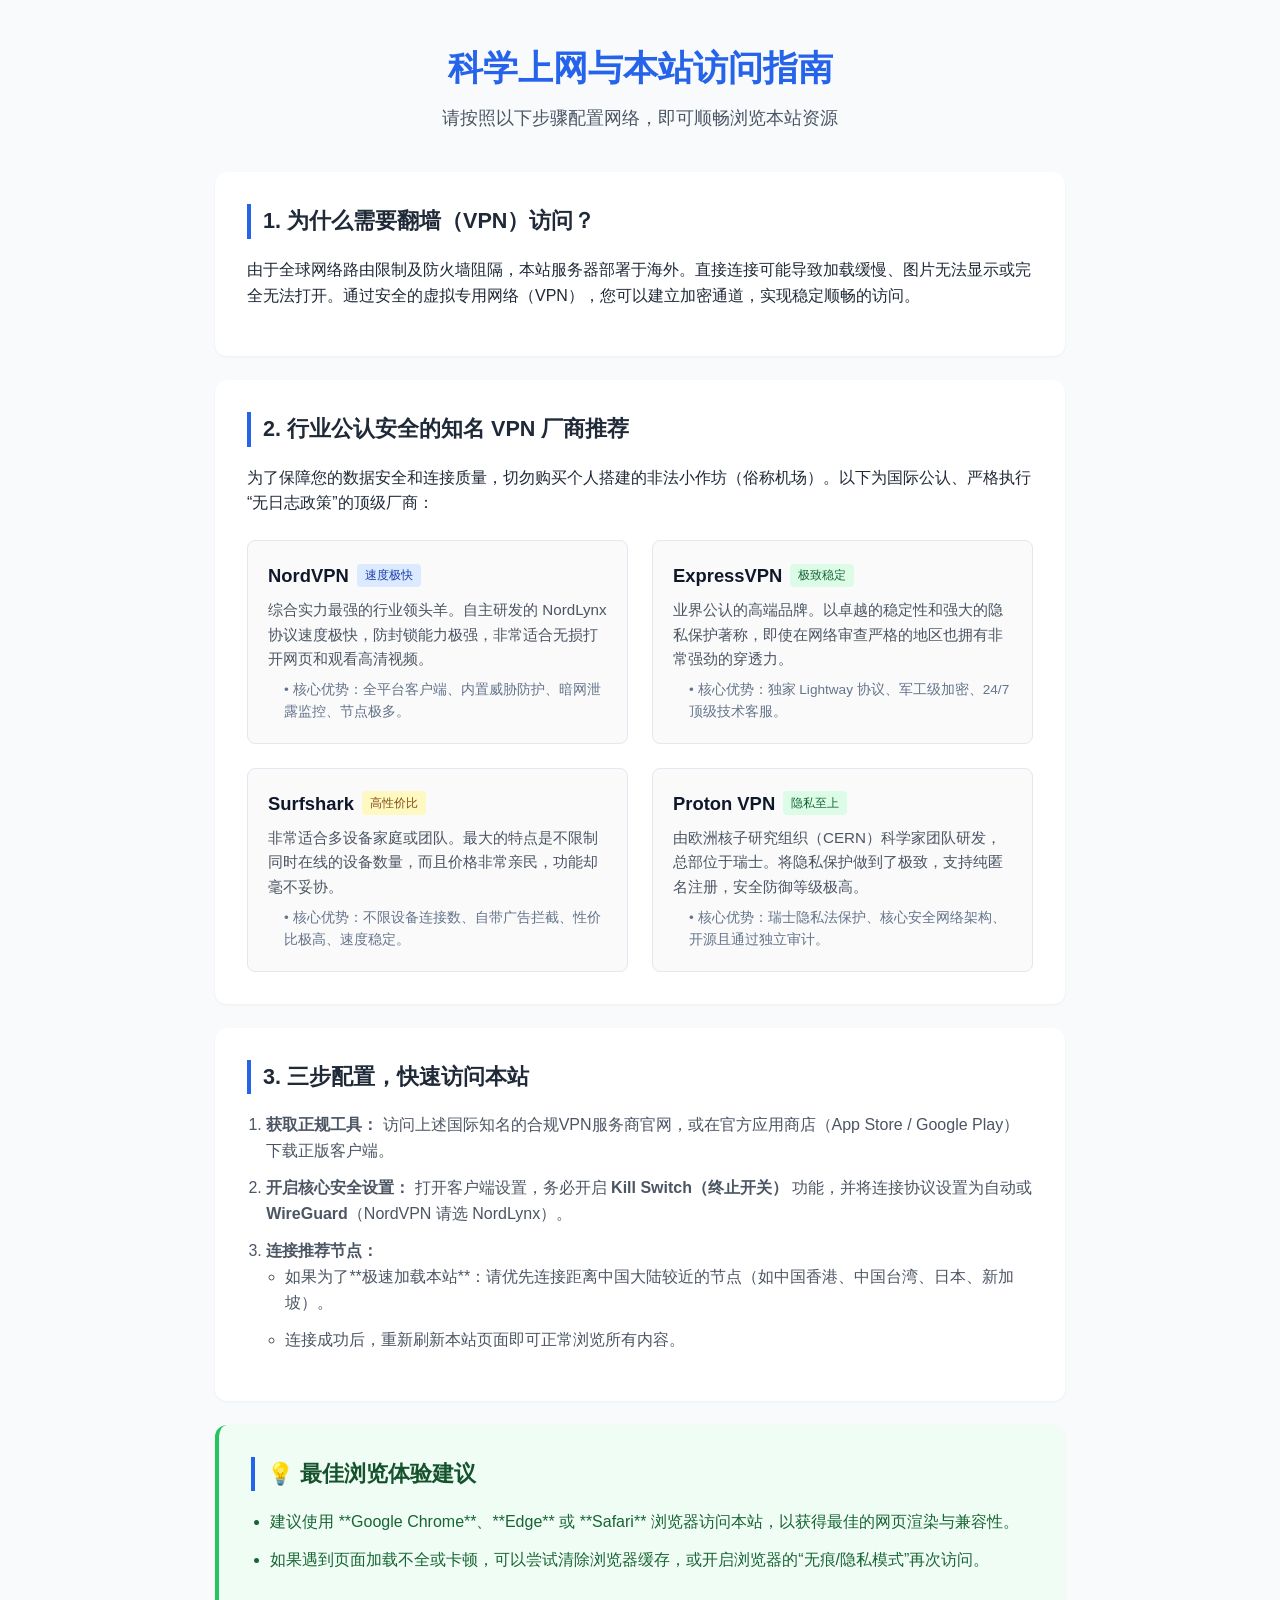
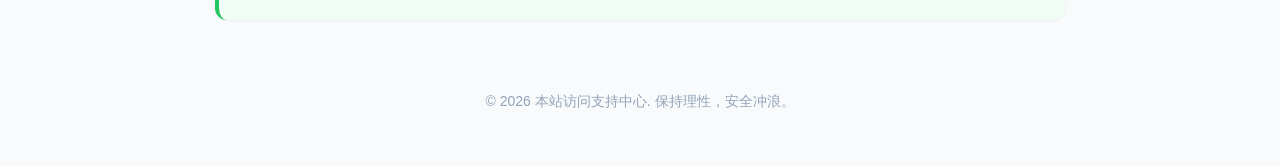
==== vpn.html @ 55c27a04 "Add files via upload" ====
﻿<!DOCTYPE html>
<html lang="zh-CN">
<head>
    <meta charset="UTF-8">
    <meta name="viewport" content="width=device-width, initial-scale=1.0">
    <title>科学上网与本站访问指南</title>
    <style>
        :root {
            --primary: #2563eb;
            --primary-hover: #1d4ed8;
            --text: #1f2937;
            --text-light: #4b5563;
            --bg: #f8fafc;
            --card-bg: #ffffff;
            --accent: #dc2626;
            --border: #e2e8f0;
        }

        body {
            font-family: -apple-system, BlinkMacSystemFont, "Segoe UI", Roboto, "Helvetica Neue", Arial, sans-serif;
            line-height: 1.6;
            color: var(--text);
            background-color: var(--bg);
            margin: 0;
            padding: 0;
        }

        .guide-container {
            max-width: 850px;
            margin: 0 auto;
            padding: 2.5rem 1rem;
        }

        header {
            text-align: center;
            margin-bottom: 2.5rem;
        }

        header h1 {
            font-size: 2.2rem;
            color: var(--primary);
            margin: 0 0 0.5rem 0;
        }

        header p {
            color: var(--text-light);
            margin: 0;
            font-size: 1.1rem;
        }

        section {
            background: var(--card-bg);
            padding: 2rem;
            margin-bottom: 1.5rem;
            border-radius: 12px;
            box-shadow: 0 1px 3px rgba(0,0,0,0.05);
        }

        section h2 {
            color: var(--text);
            margin-top: 0;
            border-left: 4px solid var(--primary);
            padding-left: 0.75rem;
            font-size: 1.35rem;
        }

        ul, ol {
            padding-left: 1.2rem;
            color: var(--text-light);
        }

        li {
            margin-bottom: 0.75rem;
        }

        /* VPN 厂商推荐卡片布局 */
        .vpn-grid {
            display: grid;
            grid-template-columns: repeat(auto-fit, minmax(350px, 1fr));
            gap: 1.5rem;
            margin-top: 1.5rem;
        }

        .vpn-card {
            border: 1px solid var(--border);
            border-radius: 8px;
            padding: 1.25rem;
            background-color: #fafafa;
        }

        .vpn-name {
            font-size: 1.15rem;
            font-weight: 700;
            color: #0f172a;
            margin-bottom: 0.5rem;
            display: flex;
            align-items: center;
            gap: 0.5rem;
        }

        .vpn-tag {
            font-size: 0.75rem;
            padding: 0.15rem 0.5rem;
            border-radius: 4px;
            font-weight: 500;
        }

        .tag-speed { background-color: #dbeafe; color: #1e40af; }
        .tag-secure { background-color: #dcfce7; color: #166534; }
        .tag-budget { background-color: #fef9c3; color: #854d0e; }

        .vpn-card p {
            margin: 0.5rem 0;
            font-size: 0.95rem;
            color: var(--text-light);
        }

        .vpn-features {
            font-size: 0.85rem;
            color: #64748b;
            padding-left: 1rem;
            margin-top: 0.5rem;
        }

        .alert-box {
            background-color: #fff1f2;
            border-left: 4px solid var(--accent);
            padding: 1.25rem;
            color: #991b1b;
            border-radius: 8px;
            margin-bottom: 2rem;
        }

        .alert-box p {
            margin: 0;
        }

        footer {
            text-align: center;
            padding-top: 2rem;
            color: #94a3b8;
            font-size: 0.875rem;
        }
    </style>
</head>
<body>

    <div class="guide-container">
        <header>
            <h1>科学上网与本站访问指南</h1>
            <p>请按照以下步骤配置网络，即可顺畅浏览本站资源</p>
        </header>

        <section>
            <h2>1. 为什么需要翻墙（VPN）访问？</h2>
            <p>由于全球网络路由限制及防火墙阻隔，本站服务器部署于海外。直接连接可能导致加载缓慢、图片无法显示或完全无法打开。通过安全的虚拟专用网络（VPN），您可以建立加密通道，实现稳定顺畅的访问。</p>
        </section>

        <section>
            <h2>2. 行业公认安全的知名 VPN 厂商推荐</h2>
            <p>为了保障您的数据安全和连接质量，切勿购买个人搭建的非法小作坊（俗称机场）。以下为国际公认、严格执行“无日志政策”的顶级厂商：</p>
            
            <div class="vpn-grid">
                <!-- NordVPN -->
                <div class="vpn-card">
                    <div class="vpn-name">
                        NordVPN <span class="vpn-tag tag-speed">速度极快</span>
                    </div>
                    <p>综合实力最强的行业领头羊。自主研发的 NordLynx 协议速度极快，防封锁能力极强，非常适合无损打开网页和观看高清视频。</p>
                    <div class="vpn-features">
                        • 核心优势：全平台客户端、内置威胁防护、暗网泄露监控、节点极多。
                    </div>
                </div>

                <!-- ExpressVPN -->
                <div class="vpn-card">
                    <div class="vpn-name">
                        ExpressVPN <span class="vpn-tag tag-secure">极致稳定</span>
                    </div>
                    <p>业界公认的高端品牌。以卓越的稳定性和强大的隐私保护著称，即使在网络审查严格的地区也拥有非常强劲的穿透力。</p>
                    <div class="vpn-features">
                        • 核心优势：独家 Lightway 协议、军工级加密、24/7 顶级技术客服。
                    </div>
                </div>

                <!-- Surfshark -->
                <div class="vpn-card">
                    <div class="vpn-name">
                        Surfshark <span class="vpn-tag tag-budget">高性价比</span>
                    </div>
                    <p>非常适合多设备家庭或团队。最大的特点是不限制同时在线的设备数量，而且价格非常亲民，功能却毫不妥协。</p>
                    <div class="vpn-features">
                        • 核心优势：不限设备连接数、自带广告拦截、性价比极高、速度稳定。
                    </div>
                </div>

                <!-- Proton VPN -->
                <div class="vpn-card">
                    <div class="vpn-name">
                        Proton VPN <span class="vpn-tag tag-secure">隐私至上</span>
                    </div>
                    <p>由欧洲核子研究组织（CERN）科学家团队研发，总部位于瑞士。将隐私保护做到了极致，支持纯匿名注册，安全防御等级极高。</p>
                    <div class="vpn-features">
                        • 核心优势：瑞士隐私法保护、核心安全网络架构、开源且通过独立审计。
                    </div>
                </div>
            </div>
        </section>

        <section>
            <h2>3. 三步配置，快速访问本站</h2>
            <ol>
                <li><strong>获取正规工具：</strong> 访问上述国际知名的合规VPN服务商官网，或在官方应用商店（App Store / Google Play）下载正版客户端。</li>
                <li><strong>开启核心安全设置：</strong> 打开客户端设置，务必开启 <strong>Kill Switch（终止开关）</strong> 功能，并将连接协议设置为自动或 <strong>WireGuard</strong>（NordVPN 请选 NordLynx）。</li>
                <li><strong>连接推荐节点：</strong> 
                    <ul>
                        <li>如果为了**极速加载本站**：请优先连接距离中国大陆较近的节点（如中国香港、中国台湾、日本、新加坡）。</li>
                        <li>连接成功后，重新刷新本站页面即可正常浏览所有内容。</li>
                    </ul>
                </li>
            </ol>
        </section>

        <section style="background-color: #f0fdf4; border-left: 4px solid #22c55e;">
            <h2 style="color: #14532d;">💡 最佳浏览体验建议</h2>
            <ul style="color: #166534;">
                <li>建议使用 **Google Chrome**、**Edge** 或 **Safari** 浏览器访问本站，以获得最佳的网页渲染与兼容性。</li>
                <li>如果遇到页面加载不全或卡顿，可以尝试清除浏览器缓存，或开启浏览器的“无痕/隐私模式”再次访问。</li>
            </ul>
        </section>

        <footer>
            <p>© 2026 本站访问支持中心. 保持理性，安全冲浪。</p>
        </footer>
    </div>

</body>
</html>
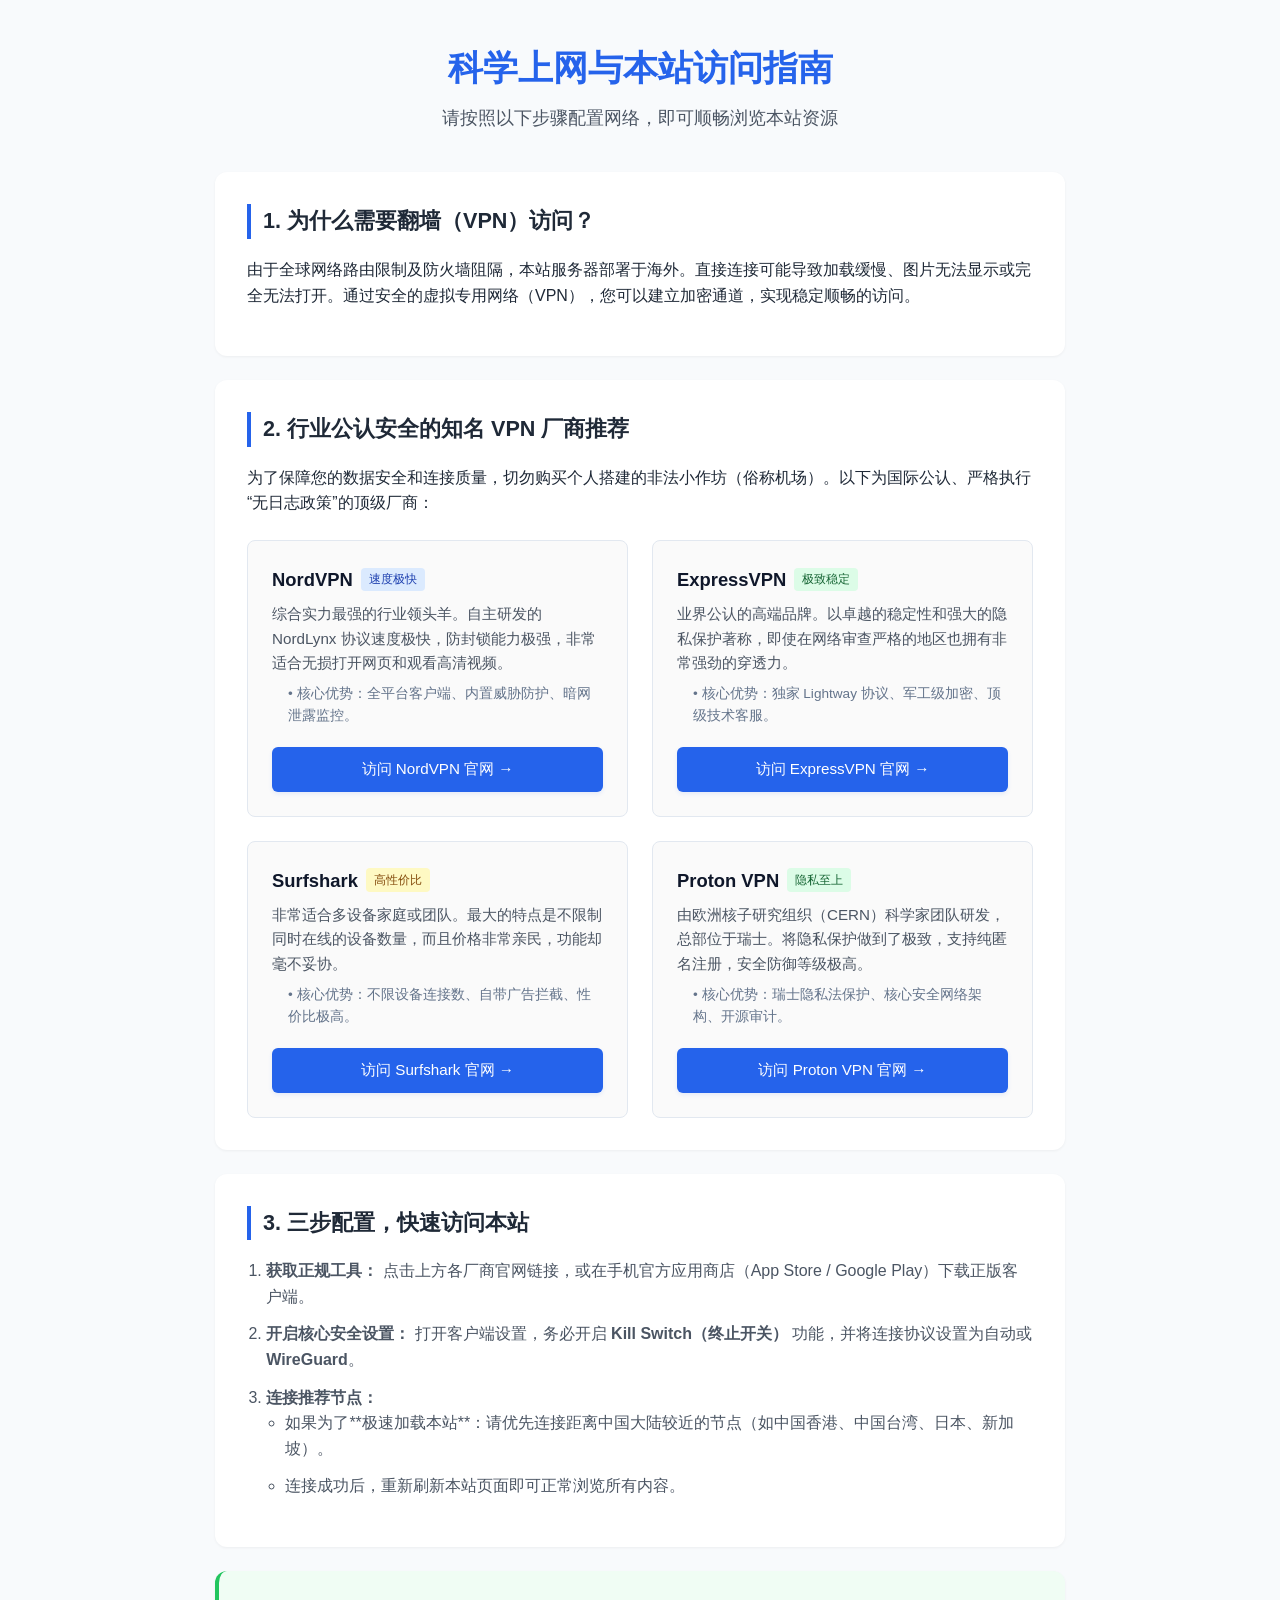
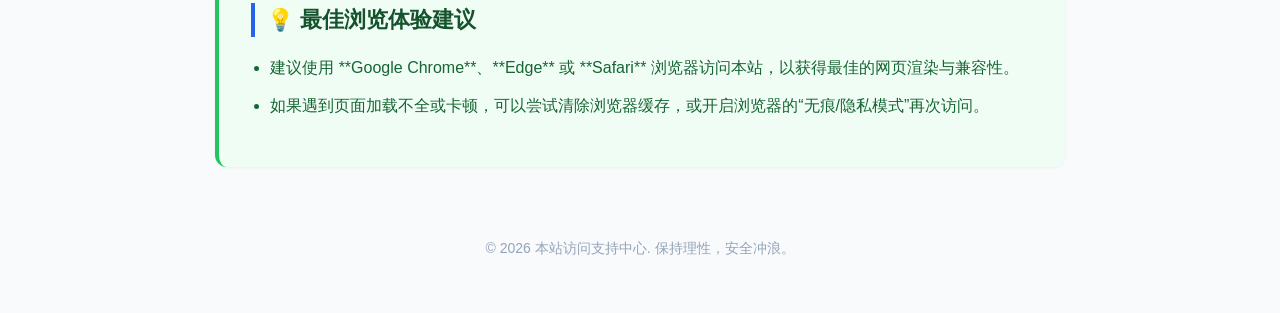
==== commit b8fac803: "Update vpn.html" ====
--- a/vpn.html
+++ b/vpn.html
@@ -1,4 +1,4 @@
-﻿<!DOCTYPE html>
+<!DOCTYPE html>
 <html lang="zh-CN">
 <head>
     <meta charset="UTF-8">
@@ -84,8 +84,15 @@
         .vpn-card {
             border: 1px solid var(--border);
             border-radius: 8px;
-            padding: 1.25rem;
+            padding: 1.5rem;
             background-color: #fafafa;
+            display: flex;
+            flex-direction: column;
+            justify-content: space-between;
+        }
+
+        .vpn-info {
+            margin-bottom: 1.25rem;
         }
 
         .vpn-name {
@@ -122,6 +129,28 @@
             margin-top: 0.5rem;
         }
 
+        /* 带有平滑动画的按钮样式 */
+        .vpn-btn {
+            display: block;
+            text-align: center;
+            background-color: var(--primary);
+            color: white;
+            text-decoration: none;
+            padding: 0.65rem 1.25rem;
+            border-radius: 6px;
+            font-size: 0.95rem;
+            font-weight: 500;
+            transition: all 0.3s cubic-bezier(0.4, 0, 0.2, 1);
+            box-shadow: 0 2px 4px rgba(37, 99, 235, 0.1);
+        }
+
+        /* 鼠标悬停及触控时的缩放与阴影动画 */
+        .vpn-btn:hover, .vpn-btn:active {
+            background-color: var(--primary-hover);
+            transform: translateY(-2px);
+            box-shadow: 0 6px 12px rgba(37, 99, 235, 0.25);
+        }
+
         .alert-box {
             background-color: #fff1f2;
             border-left: 4px solid var(--accent);
@@ -141,6 +170,40 @@
             color: #94a3b8;
             font-size: 0.875rem;
         }
+
+        /* 移动端手机屏幕媒体查询优化 */
+        @media (max-width: 640px) {
+            .guide-container {
+                padding: 1.5rem 0.75rem;
+            }
+            
+            header {
+                margin-bottom: 1.75rem;
+            }
+
+            header h1 {
+                font-size: 1.75rem;
+            }
+
+            header p {
+                font-size: 0.95rem;
+            }
+
+            section {
+                padding: 1.25rem;
+                margin-bottom: 1rem;
+                border-radius: 8px;
+            }
+
+            .vpn-grid {
+                grid-template-columns: 1fr; /* 手机端强制单列 */
+                gap: 1rem;
+            }
+
+            .vpn-card {
+                padding: 1.25rem;
+            }
+        }
     </style>
 </head>
 <body>
@@ -163,46 +226,62 @@
             <div class="vpn-grid">
                 <!-- NordVPN -->
                 <div class="vpn-card">
-                    <div class="vpn-name">
-                        NordVPN <span class="vpn-tag tag-speed">速度极快</span>
+                    <div class="vpn-info">
+                        <div class="vpn-name">
+                            NordVPN <span class="vpn-tag tag-speed">速度极快</span>
+                        </div>
+                        <p>综合实力最强的行业领头羊。自主研发的 NordLynx 协议速度极快，防封锁能力极强，非常适合无损打开网页和观看高清视频。</p>
+                        <div class="vpn-features">
+                            • 核心优势：全平台客户端、内置威胁防护、暗网泄露监控。
+                        </div>
                     </div>
-                    <p>综合实力最强的行业领头羊。自主研发的 NordLynx 协议速度极快，防封锁能力极强，非常适合无损打开网页和观看高清视频。</p>
-                    <div class="vpn-features">
-                        • 核心优势：全平台客户端、内置威胁防护、暗网泄露监控、节点极多。
-                    </div>
+                    <!-- 请在此处修改你的官方推广链接 href="#" -->
+                    <a href="https://nordvpn.com" class="vpn-btn" target="_blank">访问 NordVPN 官网 →</a>
                 </div>
 
                 <!-- ExpressVPN -->
                 <div class="vpn-card">
-                    <div class="vpn-name">
-                        ExpressVPN <span class="vpn-tag tag-secure">极致稳定</span>
+                    <div class="vpn-info">
+                        <div class="vpn-name">
+                            ExpressVPN <span class="vpn-tag tag-secure">极致稳定</span>
+                        </div>
+                        <p>业界公认的高端品牌。以卓越的稳定性和强大的隐私保护著称，即使在网络审查严格的地区也拥有非常强劲的穿透力。</p>
+                        <div class="vpn-features">
+                            • 核心优势：独家 Lightway 协议、军工级加密、顶级技术客服。
+                        </div>
                     </div>
-                    <p>业界公认的高端品牌。以卓越的稳定性和强大的隐私保护著称，即使在网络审查严格的地区也拥有非常强劲的穿透力。</p>
-                    <div class="vpn-features">
-                        • 核心优势：独家 Lightway 协议、军工级加密、24/7 顶级技术客服。
-                    </div>
+                    <!-- 请在此处修改你的官方推广链接 href="#" -->
+                    <a href="https://expressvpn.com" class="vpn-btn" target="_blank">访问 ExpressVPN 官网 →</a>
                 </div>
 
                 <!-- Surfshark -->
                 <div class="vpn-card">
-                    <div class="vpn-name">
-                        Surfshark <span class="vpn-tag tag-budget">高性价比</span>
+                    <div class="vpn-info">
+                        <div class="vpn-name">
+                            Surfshark <span class="vpn-tag tag-budget">高性价比</span>
+                        </div>
+                        <p>非常适合多设备家庭或团队。最大的特点是不限制同时在线的设备数量，而且价格非常亲民，功能却毫不妥协。</p>
+                        <div class="vpn-features">
+                            • 核心优势：不限设备连接数、自带广告拦截、性价比极高。
+                        </div>
                     </div>
-                    <p>非常适合多设备家庭或团队。最大的特点是不限制同时在线的设备数量，而且价格非常亲民，功能却毫不妥协。</p>
-                    <div class="vpn-features">
-                        • 核心优势：不限设备连接数、自带广告拦截、性价比极高、速度稳定。
-                    </div>
+                    <!-- 请在此处修改你的官方推广链接 href="#" -->
+                    <a href="https://surfshark.com" class="vpn-btn" target="_blank">访问 Surfshark 官网 →</a>
                 </div>
 
                 <!-- Proton VPN -->
                 <div class="vpn-card">
-                    <div class="vpn-name">
-                        Proton VPN <span class="vpn-tag tag-secure">隐私至上</span>
+                    <div class="vpn-info">
+                        <div class="vpn-name">
+                            Proton VPN <span class="vpn-tag tag-secure">隐私至上</span>
+                        </div>
+                        <p>由欧洲核子研究组织（CERN）科学家团队研发，总部位于瑞士。将隐私保护做到了极致，支持纯匿名注册，安全防御等级极高。</p>
+                        <div class="vpn-features">
+                            • 核心优势：瑞士隐私法保护、核心安全网络架构、开源审计。
+                        </div>
                     </div>
-                    <p>由欧洲核子研究组织（CERN）科学家团队研发，总部位于瑞士。将隐私保护做到了极致，支持纯匿名注册，安全防御等级极高。</p>
-                    <div class="vpn-features">
-                        • 核心优势：瑞士隐私法保护、核心安全网络架构、开源且通过独立审计。
-                    </div>
+                    <!-- 请在此处修改你的官方推广链接 href="#" -->
+                    <a href="https://protonvpn.com" class="vpn-btn" target="_blank">访问 Proton VPN 官网 →</a>
                 </div>
             </div>
         </section>
@@ -210,8 +289,8 @@
         <section>
             <h2>3. 三步配置，快速访问本站</h2>
             <ol>
-                <li><strong>获取正规工具：</strong> 访问上述国际知名的合规VPN服务商官网，或在官方应用商店（App Store / Google Play）下载正版客户端。</li>
-                <li><strong>开启核心安全设置：</strong> 打开客户端设置，务必开启 <strong>Kill Switch（终止开关）</strong> 功能，并将连接协议设置为自动或 <strong>WireGuard</strong>（NordVPN 请选 NordLynx）。</li>
+                <li><strong>获取正规工具：</strong> 点击上方各厂商官网链接，或在手机官方应用商店（App Store / Google Play）下载正版客户端。</li>
+                <li><strong>开启核心安全设置：</strong> 打开客户端设置，务必开启 <strong>Kill Switch（终止开关）</strong> 功能，并将连接协议设置为自动或 <strong>WireGuard</strong>。</li>
                 <li><strong>连接推荐节点：</strong> 
                     <ul>
                         <li>如果为了**极速加载本站**：请优先连接距离中国大陆较近的节点（如中国香港、中国台湾、日本、新加坡）。</li>
